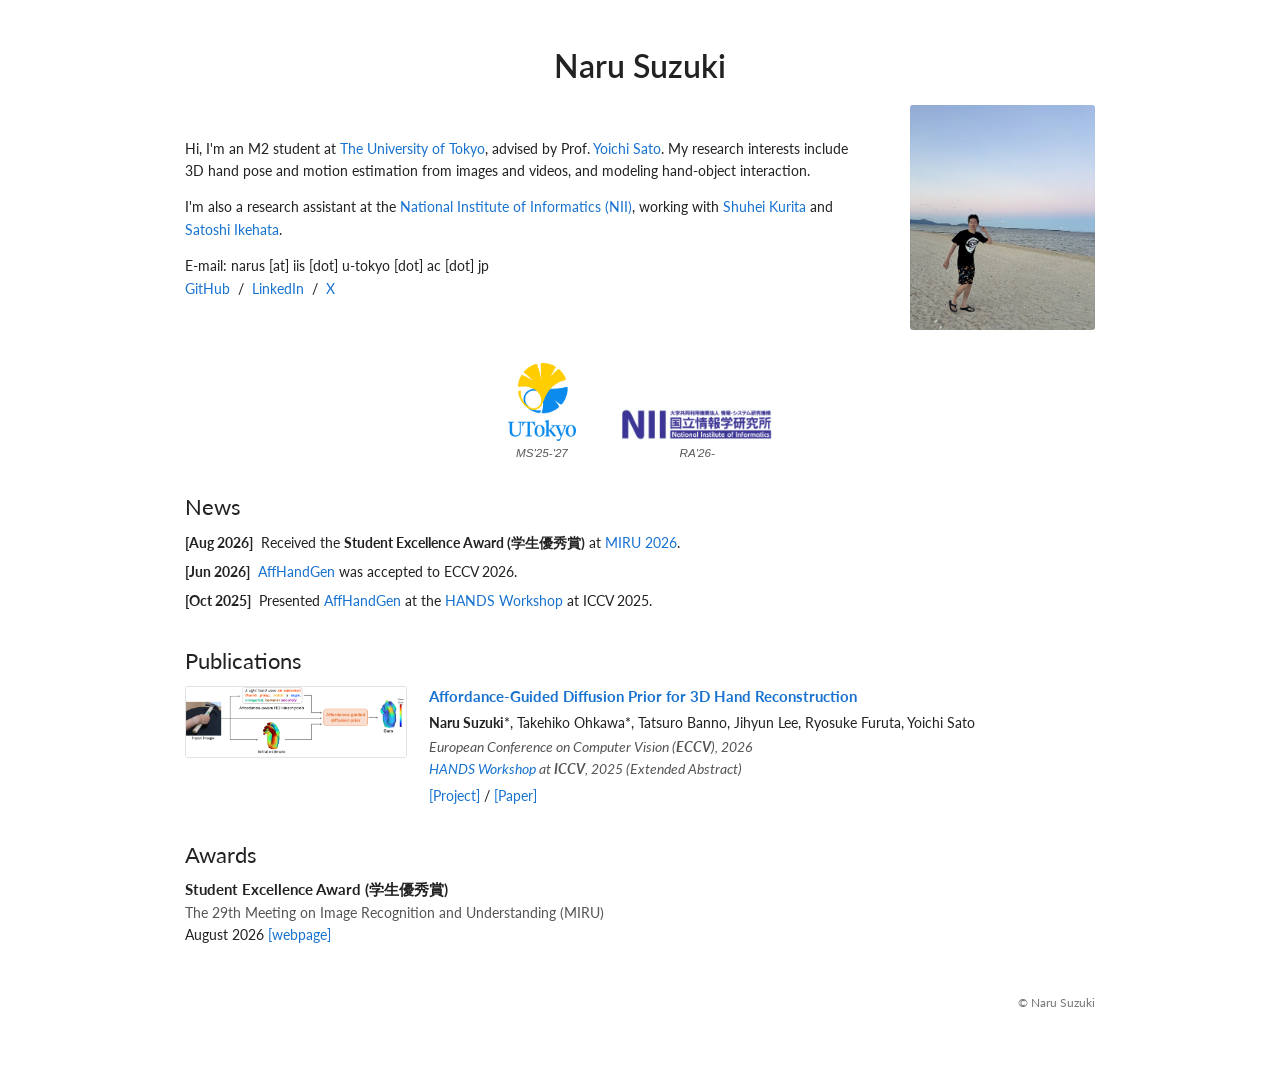
==== index.html @ 16918c18 "Say M2 student in the bio, drop the favicon Co-Authored-By: Claude Opus 5 (1M context) <noreply@anth" ====
<!DOCTYPE html>
<html lang="en">
<head>
    <meta charset="UTF-8">
    <title>Naru Suzuki</title>
    <meta name="viewport" content="width=device-width, initial-scale=1">
    <meta name="author" content="Naru Suzuki">
    <meta name="description" content="Naru Suzuki is a graduate student at the University of Tokyo working on 3D hand pose and motion estimation and hand-object interaction.">
    <meta property="og:title" content="Naru Suzuki">
    <meta property="og:description" content="Graduate student at the University of Tokyo working on 3D hand pose and motion estimation and hand-object interaction.">
    <meta property="og:url" content="https://narusuzuki.github.io/">
    <meta property="og:image" content="https://narusuzuki.github.io/assets/og-image.jpg">
    <meta property="og:type" content="profile">
    <meta name="twitter:card" content="summary_large_image">
    <link rel="preconnect" href="https://fonts.googleapis.com">
    <link rel="preconnect" href="https://fonts.gstatic.com" crossorigin>
    <link rel="stylesheet" href="https://fonts.googleapis.com/css2?family=Lato:ital,wght@0,400;0,700;1,400&display=swap">
    <link rel="stylesheet" type="text/css" href="./stylesheet.css?v=20260808">
    <!-- Tells search engines which "Naru Suzuki" this is, by tying the name to
         an affiliation and to the profiles listed under sameAs. The address is
         left out on purpose so it is not sitting here in plain text. -->
    <script type="application/ld+json">
    {
        "@context": "https://schema.org",
        "@type": "Person",
        "name": "Naru Suzuki",
        "url": "https://narusuzuki.github.io/",
        "image": "https://narusuzuki.github.io/photos/portrait.jpg",
        "jobTitle": "Graduate student",
        "affiliation": [
            { "@type": "CollegeOrUniversity", "name": "The University of Tokyo" },
            { "@type": "ResearchOrganization", "name": "National Institute of Informatics" }
        ],
        "knowsAbout": [
            "3D hand pose estimation",
            "Hand-object interaction",
            "Computer vision"
        ],
        "sameAs": [
            "https://github.com/narusuzuki",
            "https://www.linkedin.com/in/naru-suzuki-866b5234a/",
            "https://x.com/narusuzuki2002"
        ]
    }
    </script>
</head>
<body>
<div class="page">

    <!-- ============================= Profile ============================= -->
    <h1 class="site-name">Naru Suzuki</h1>
    <div class="profile">
        <div class="profile-bio">
            <p>
                Hi, I'm an M2 student at <a href="https://www.u-tokyo.ac.jp/en/">The University of Tokyo</a>,
                advised by Prof. <a href="https://sites.google.com/ut-vision.org/ysato/home">Yoichi Sato</a>.
                My research interests include 3D hand pose and motion estimation from images and videos,
                and modeling hand-object interaction.
            </p>
            <p>
                I'm also a research assistant at the
                <a href="https://www.nii.ac.jp/en/">National Institute of Informatics (NII)</a>,
                working with <a href="https://shuheikurita.github.io/">Shuhei Kurita</a> and
                <a href="https://satoshi-ikehata.github.io/">Satoshi Ikehata</a>.
            </p>
            <p class="profile-links">
                <!-- Address is spelled out rather than a mailto: link to keep
                     scrapers off it. -->
                E-mail: narus [at] iis [dot] u-tokyo [dot] ac [dot] jp<br>
                <!-- Add more links here as they become available, e.g.
                <a href="https://scholar.google.com/citations?user=XXXX">Google Scholar</a> &nbsp;/&nbsp;
                -->
                <a href="https://github.com/narusuzuki">GitHub</a> &nbsp;/&nbsp;
                <a href="https://www.linkedin.com/in/naru-suzuki-866b5234a/">LinkedIn</a> &nbsp;/&nbsp;
                <a href="https://x.com/narusuzuki2002">X</a>
            </p>
        </div>
        <div class="profile-photo">
            <img src="./photos/portrait.jpg" alt="Naru Suzuki">
        </div>
    </div>

    <div class="affiliations">
        <div class="affiliation">
            <img src="./assets/logo-utokyo.png" alt="The University of Tokyo">
            <span class="affiliation-caption">MS'25-'27</span>
        </div>
        <div class="affiliation">
            <img src="./assets/logo-nii.png" alt="National Institute of Informatics">
            <span class="affiliation-caption">RA'26-</span>
        </div>
    </div>

    <!-- ============================== News ============================== -->
    <section id="news">
        <h2 class="section-heading">News</h2>
        <ul class="news-list">
            <li>
                <span class="news-date">[Aug 2026]</span>
                Received the <b>Student Excellence Award (学生優秀賞)</b> at
                <a href="https://miru-committee.github.io/miru2026/en/">MIRU 2026</a>.
            </li>
            <li>
                <span class="news-date">[Jun 2026]</span>
                <a href="./projects/26-affhandgen/">AffHandGen</a> was accepted to ECCV 2026.
            </li>
            <li>
                <span class="news-date">[Oct 2025]</span>
                Presented <a href="./projects/26-affhandgen/">AffHandGen</a> at the
                <a href="https://hands-workshop.org/workshop2025.html">HANDS Workshop</a> at ICCV 2025.
            </li>
        </ul>
    </section>

    <!-- ========================== Publications ========================== -->
    <section id="publications">
        <h2 class="section-heading">Publications</h2>

        <div class="pub-item">
            <div class="pub-thumb">
                <a href="./projects/26-affhandgen/">
                    <img src="./projects/26-affhandgen/figs/teaser.png" alt="AffHandGen teaser">
                </a>
            </div>
            <div class="pub-body">
                <p class="pub-title">
                    <a href="./projects/26-affhandgen/">Affordance-Guided Diffusion Prior for 3D Hand Reconstruction</a>
                </p>
                <p class="pub-authors">
                    <b>Naru Suzuki</b>*, Takehiko Ohkawa*, Tatsuro Banno, Jihyun Lee, Ryosuke Furuta, Yoichi Sato
                </p>
                <p class="pub-venue">
                    European Conference on Computer Vision (<b>ECCV</b>), 2026<br>
                    <a href="https://hands-workshop.org/workshop2025.html">HANDS Workshop</a> at <b>ICCV</b>, 2025 (Extended Abstract)
                </p>
                <p class="pub-links">
                    <a href="./projects/26-affhandgen/">[Project]</a> /
                    <a href="https://arxiv.org/abs/2510.00506">[Paper]</a>
                </p>
            </div>
        </div>

    </section>

    <!-- ======================== Honors &amp; Awards ======================== -->
    <section id="awards">
        <h2 class="section-heading">Awards</h2>

        <div class="award-entry">
            <h3 class="award-name">Student Excellence Award (学生優秀賞)</h3>
            <p class="award-venue">The 29th Meeting on Image Recognition and Understanding (MIRU)</p>
            <p class="award-date">
                August 2026
                <a href="https://miru-committee.github.io/miru2026/en/">[webpage]</a>
            </p>
        </div>
    </section>

    <div class="site-footer">© Naru Suzuki</div>

</div>
<script data-goatcounter="https://narudesuyo.goatcounter.com/count"
        async src="//gc.zgo.at/count.js"></script>
</body>
</html>
---- stylesheet.css ----
/* ---------------------------------------------------------------
   Base
   --------------------------------------------------------------- */
body {
    font-family: 'Lato', Verdana, Helvetica, "Hiragino Sans", "Noto Sans JP", "Yu Gothic", sans-serif;
    font-size: 14px;
    color: #222;
    background: #fff;
    -webkit-font-smoothing: antialiased;
}

a {
    color: #1772d0;
    text-decoration: none;
}

a:hover,
a:focus {
    color: #f09228;
    text-decoration: none;
}

/* Home page wrapper. Project pages keep using Bootstrap's .container. */
.page {
    width: 100%;
    max-width: 950px;
    margin: 0 auto;
    padding: 0 20px 60px;
    box-sizing: border-box;
}

/* ---------------------------------------------------------------
   Headings
   --------------------------------------------------------------- */
.site-name {
    font-size: 32px;
    font-weight: 600;
    text-align: center;
    margin: 46px 0 4px;
}

.section-heading {
    font-size: 22px;
    font-weight: 400;
    margin: 0 0 12px;
}

section {
    margin-top: 34px;
}

p {
    line-height: 1.6;
}

/* ---------------------------------------------------------------
   Profile header
   --------------------------------------------------------------- */
.profile {
    display: flex;
    align-items: center;
    gap: 40px;
    margin-top: 20px;
}

.profile-bio {
    flex: 1 1 auto;
    min-width: 0;
}

/* Sized for a portrait-orientation photo: narrow enough that its height
   stays close to the bio column beside it. */
.profile-photo {
    flex: 0 0 185px;
    max-width: 185px;
}

.profile-photo img {
    width: 100%;
    height: auto;
    border-radius: 3px;
}

.profile-links {
    margin-top: 14px;
}

/* ---------------------------------------------------------------
   Affiliation logos
   --------------------------------------------------------------- */
.affiliations {
    display: flex;
    flex-wrap: wrap;
    align-items: flex-end;
    justify-content: center;
    gap: 12px 46px;
    margin-top: 30px;
}

.affiliation {
    display: flex;
    flex-direction: column;
    align-items: center;
}

.affiliation img {
    width: auto;
    max-width: 150px;
    max-height: 78px;
    object-fit: contain;
}

.affiliation-caption {
    display: block;
    font: italic smaller sans-serif;
    color: #555;
    padding-top: 5px;
    text-align: center;
}

/* ---------------------------------------------------------------
   News
   --------------------------------------------------------------- */
.news-list {
    margin: 0;
    padding: 0;
    list-style: none;
}

.news-list li {
    margin: 0 0 7px;
    line-height: 1.6;
}

.news-date {
    font-weight: 700;
    margin-right: 4px;
}

/* ---------------------------------------------------------------
   Publications
   --------------------------------------------------------------- */
.pub-item {
    display: flex;
    align-items: flex-start;
    gap: 24px;
    margin: 0 0 26px;
}

.pub-thumb {
    flex: 0 0 220px;
    max-width: 220px;
}

.pub-thumb img {
    width: 100%;
    height: auto;
    border: 1px solid #e3e3e3;
    border-radius: 3px;
}

.pub-body {
    flex: 1 1 auto;
    min-width: 0;
}

.pub-title {
    font-size: 15px;
    font-weight: 700;
    line-height: 1.45;
    margin: 0 0 4px;
}

.pub-authors,
.pub-venue {
    line-height: 1.55;
    margin: 0 0 3px;
}

.pub-venue {
    font-style: italic;
    color: #555;
}

.pub-links {
    margin: 5px 0 0;
}

/* Award highlight inside a venue line */
.award {
    color: #d00;
    font-weight: 700;
    font-style: normal;
}

/* ---------------------------------------------------------------
   Honors & Awards
   --------------------------------------------------------------- */
.award-entry {
    margin: 0 0 20px;
}

.award-name {
    font-size: 15px;
    font-weight: 700;
    margin: 0 0 2px;
}

.award-venue,
.award-date {
    margin: 0;
    line-height: 1.55;
}

.award-venue {
    color: #555;
}

/* ---------------------------------------------------------------
   Footer
   --------------------------------------------------------------- */
.site-footer {
    margin-top: 50px;
    text-align: right;
    font-size: 12px;
    color: #777;
}

/* ---------------------------------------------------------------
   Project pages (Bootstrap-based)
   --------------------------------------------------------------- */
.project-section {
    margin-top: 26px;
}

.project-figure {
    display: block;
    width: 100%;
    max-width: 100%;
    height: auto;
    margin: 0 auto;
}

/* Project pages set their own heading sizes on top of Bootstrap. */
.container h1 {
    font-size: 30px;
    font-weight: 600;
    line-height: 1.35;
    margin: 24px 0 8px;
}

.container h3 {
    font-size: 21px;
    font-weight: 600;
    margin: 0 0 12px;
    padding-bottom: 6px;
    border-bottom: 1px solid #e3e3e3;
}

.container h4 {
    font-size: 17px;
    font-weight: 400;
    line-height: 1.6;
    margin: 6px 0;
}

.container h4 sup {
    font-size: 11px;
}

/* ---------------------------------------------------------------
   Mobile
   --------------------------------------------------------------- */
@media (max-width: 767px) {
    body {
        font-size: 16px;
    }

    .site-name {
        font-size: clamp(28px, 8vw, 32px);
    }

    .section-heading {
        font-size: clamp(21px, 6vw, 22px);
    }

    /* Name, then photo, then bio — keeps the photo above a long text block. */
    .profile {
        display: block;
        margin-top: 28px;
    }

    .profile-photo {
        max-width: 260px;
        margin: 0 auto 18px;
    }

    .pub-item {
        display: block;
    }

    .pub-thumb {
        max-width: 100%;
        margin-bottom: 12px;
    }

    .container h1 {
        font-size: 25px;
    }
}
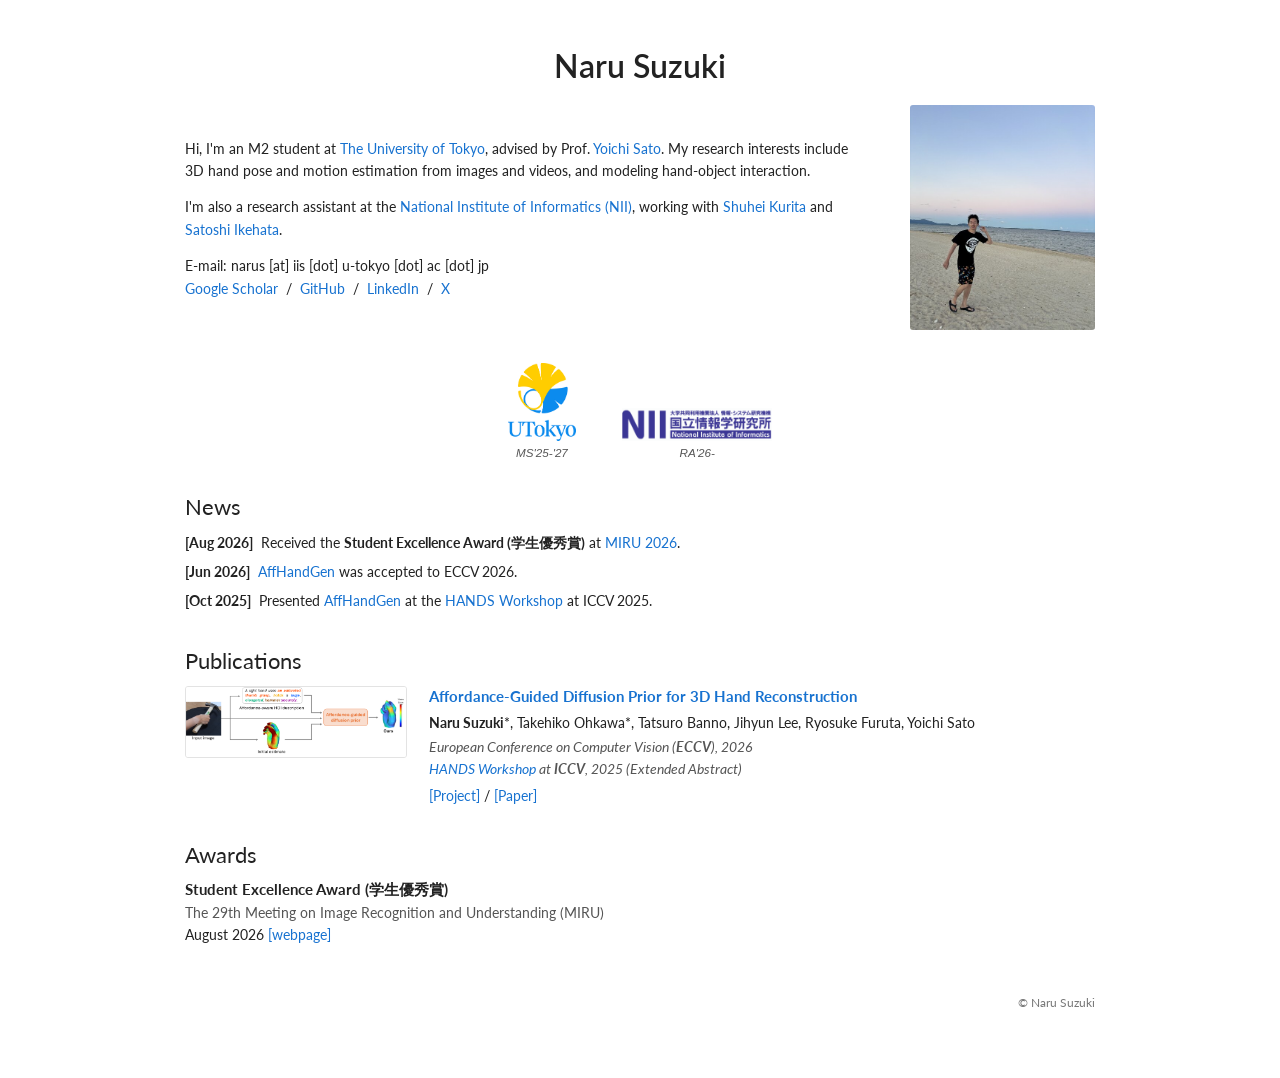
==== commit 928f0a4e: "Add Google Scholar to the links and to sameAs Listing the Scholar profile in sameAs matters more tha" ====
--- a/index.html
+++ b/index.html
@@ -37,6 +37,7 @@
             "Computer vision"
         ],
         "sameAs": [
+            "https://scholar.google.com/citations?user=BPhEDN4AAAAJ",
             "https://github.com/narusuzuki",
             "https://www.linkedin.com/in/naru-suzuki-866b5234a/",
             "https://x.com/narusuzuki2002"
@@ -67,9 +68,7 @@
                 <!-- Address is spelled out rather than a mailto: link to keep
                      scrapers off it. -->
                 E-mail: narus [at] iis [dot] u-tokyo [dot] ac [dot] jp<br>
-                <!-- Add more links here as they become available, e.g.
-                <a href="https://scholar.google.com/citations?user=XXXX">Google Scholar</a> &nbsp;/&nbsp;
-                -->
+                <a href="https://scholar.google.com/citations?user=BPhEDN4AAAAJ&amp;hl=en">Google Scholar</a> &nbsp;/&nbsp;
                 <a href="https://github.com/narusuzuki">GitHub</a> &nbsp;/&nbsp;
                 <a href="https://www.linkedin.com/in/naru-suzuki-866b5234a/">LinkedIn</a> &nbsp;/&nbsp;
                 <a href="https://x.com/narusuzuki2002">X</a>
@@ -159,6 +158,12 @@
     <div class="site-footer">© Naru Suzuki</div>
 
 </div>
+<script>
+    // Opening any page with ?skipgc appended stops this browser from being
+    // counted from then on — the same thing GoatCounter's own instructions
+    // ask you to type into the console, reachable on phones too.
+    if (location.search.indexOf('skipgc') !== -1) localStorage.setItem('skipgc', 't');
+</script>
 <script data-goatcounter="https://narudesuyo.goatcounter.com/count"
         async src="//gc.zgo.at/count.js"></script>
 </body>
--- a/stylesheet.css
+++ b/stylesheet.css
@@ -284,15 +284,21 @@
         font-size: clamp(21px, 6vw, 22px);
     }
 
-    /* Name, then photo, then bio — keeps the photo above a long text block. */
+    /* Stack vertically, and pull the photo above the text with order so the
+       markup can keep the bio first (which is the desktop reading order). */
     .profile {
-        display: block;
+        flex-direction: column;
+        align-items: stretch;
+        gap: 0;
         margin-top: 28px;
     }
 
     .profile-photo {
+        order: -1;
+        flex: 0 0 auto;
+        align-self: center;
         max-width: 260px;
-        margin: 0 auto 18px;
+        margin: 0 auto 20px;
     }
 
     .pub-item {
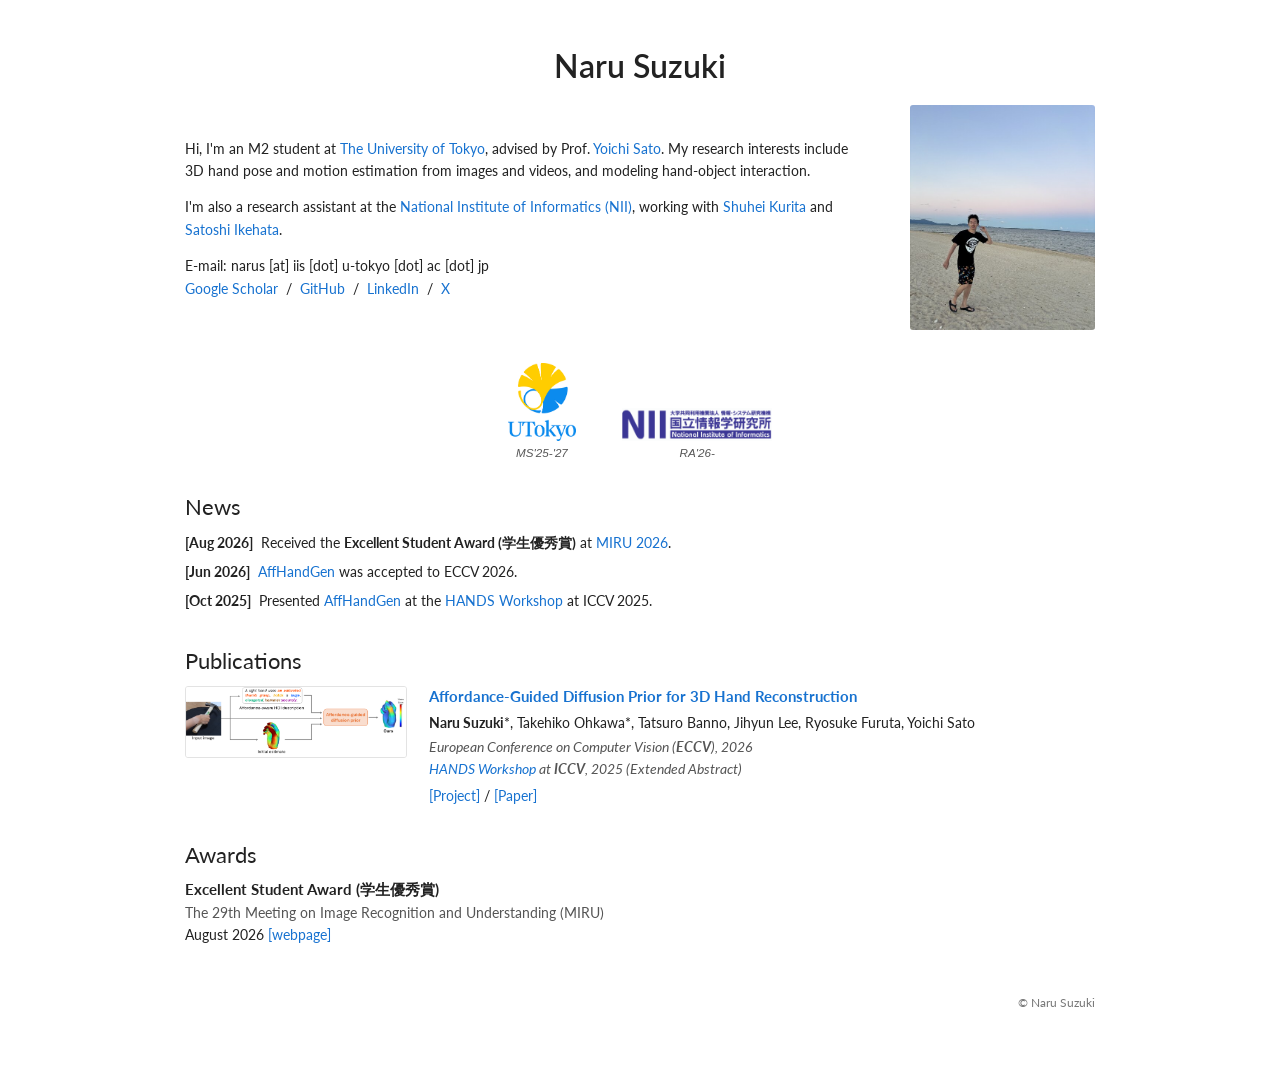
==== commit b8a65dcb: "Correct the MIRU award name and link to the citation MIRU publishes no official English name for its" ====
--- a/index.html
+++ b/index.html
@@ -96,7 +96,7 @@
         <ul class="news-list">
             <li>
                 <span class="news-date">[Aug 2026]</span>
-                Received the <b>Student Excellence Award (学生優秀賞)</b> at
+                Received the <b>Excellent Student Award (学生優秀賞)</b> at
                 <a href="https://miru-committee.github.io/miru2026/en/">MIRU 2026</a>.
             </li>
             <li>
@@ -146,11 +146,11 @@
         <h2 class="section-heading">Awards</h2>
 
         <div class="award-entry">
-            <h3 class="award-name">Student Excellence Award (学生優秀賞)</h3>
+            <h3 class="award-name">Excellent Student Award (学生優秀賞)</h3>
             <p class="award-venue">The 29th Meeting on Image Recognition and Understanding (MIRU)</p>
             <p class="award-date">
                 August 2026
-                <a href="https://miru-committee.github.io/miru2026/en/">[webpage]</a>
+                <a href="https://miru-committee.github.io/miru2026/author/award/">[webpage]</a>
             </p>
         </div>
     </section>
@@ -164,7 +164,7 @@
     // ask you to type into the console, reachable on phones too.
     if (location.search.indexOf('skipgc') !== -1) localStorage.setItem('skipgc', 't');
 </script>
-<script data-goatcounter="https://narudesuyo.goatcounter.com/count"
+<script data-goatcounter="https://narusuzuki.goatcounter.com/count"
         async src="//gc.zgo.at/count.js"></script>
 </body>
 </html>
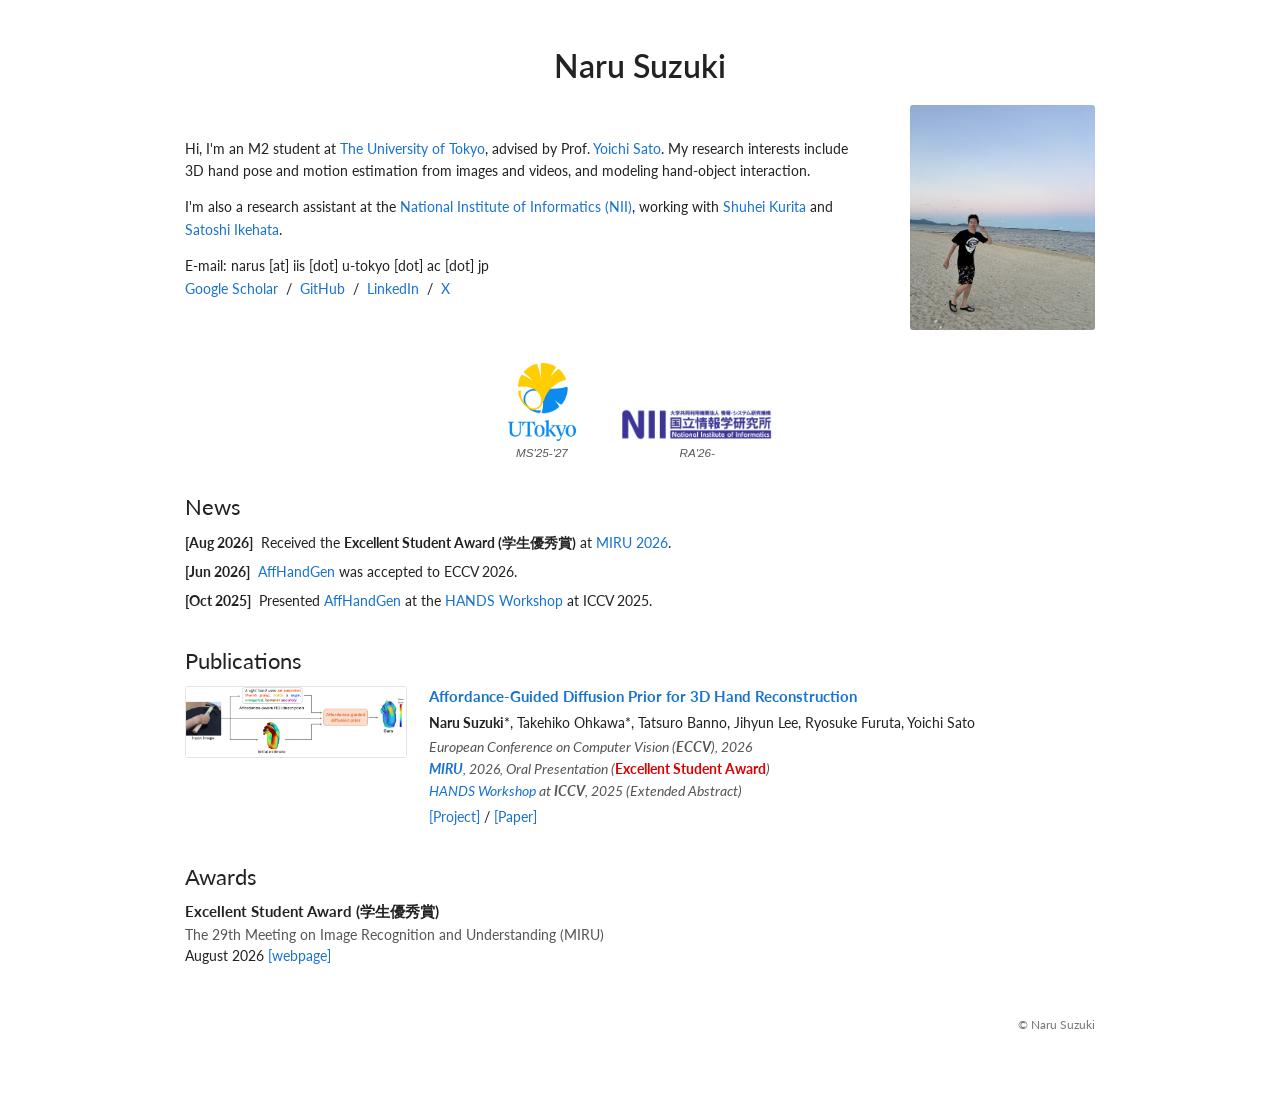
==== commit fc5e52e9: "List MIRU 2026 among the paper's venues, with the award in red The paper was presented at MIRU as an" ====
--- a/index.html
+++ b/index.html
@@ -130,6 +130,8 @@
                 </p>
                 <p class="pub-venue">
                     European Conference on Computer Vision (<b>ECCV</b>), 2026<br>
+                    <a href="https://miru-committee.github.io/miru2026/author/award/"><b>MIRU</b></a>, 2026, Oral Presentation
+                    (<span class="award">Excellent Student Award</span>)<br>
                     <a href="https://hands-workshop.org/workshop2025.html">HANDS Workshop</a> at <b>ICCV</b>, 2025 (Extended Abstract)
                 </p>
                 <p class="pub-links">
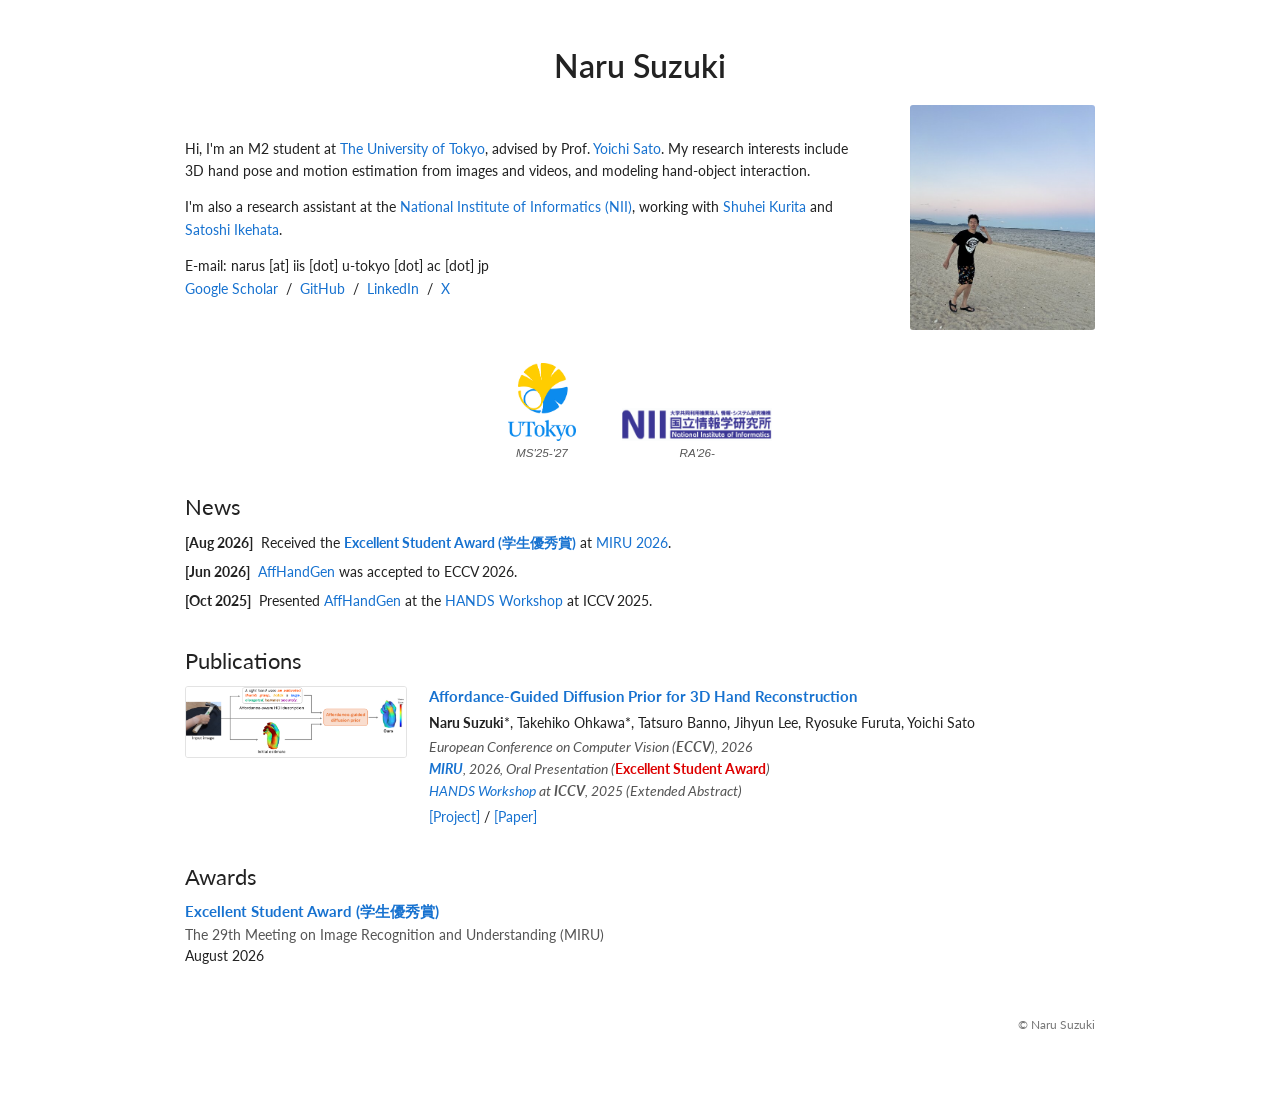
==== commit 31ad688d: "Link the award name itself, in News and in Awards The citation was only reachable from Publications " ====
--- a/index.html
+++ b/index.html
@@ -15,7 +15,7 @@
     <link rel="preconnect" href="https://fonts.googleapis.com">
     <link rel="preconnect" href="https://fonts.gstatic.com" crossorigin>
     <link rel="stylesheet" href="https://fonts.googleapis.com/css2?family=Lato:ital,wght@0,400;0,700;1,400&display=swap">
-    <link rel="stylesheet" type="text/css" href="./stylesheet.css?v=20260808">
+    <link rel="stylesheet" type="text/css" href="./stylesheet.css?v=20260820">
     <!-- Tells search engines which "Naru Suzuki" this is, by tying the name to
          an affiliation and to the profiles listed under sameAs. The address is
          left out on purpose so it is not sitting here in plain text. -->
@@ -96,7 +96,7 @@
         <ul class="news-list">
             <li>
                 <span class="news-date">[Aug 2026]</span>
-                Received the <b>Excellent Student Award (学生優秀賞)</b> at
+                Received the <a href="https://miru-committee.github.io/miru2026/author/award/"><b>Excellent Student Award (学生優秀賞)</b></a> at
                 <a href="https://miru-committee.github.io/miru2026/en/">MIRU 2026</a>.
             </li>
             <li>
@@ -130,8 +130,8 @@
                 </p>
                 <p class="pub-venue">
                     European Conference on Computer Vision (<b>ECCV</b>), 2026<br>
-                    <a href="https://miru-committee.github.io/miru2026/author/award/"><b>MIRU</b></a>, 2026, Oral Presentation
-                    (<span class="award">Excellent Student Award</span>)<br>
+                    <a href="https://miru-committee.github.io/miru2026/en/"><b>MIRU</b></a>, 2026, Oral Presentation
+                    (<a href="https://miru-committee.github.io/miru2026/author/award/" class="award">Excellent Student Award</a>)<br>
                     <a href="https://hands-workshop.org/workshop2025.html">HANDS Workshop</a> at <b>ICCV</b>, 2025 (Extended Abstract)
                 </p>
                 <p class="pub-links">
@@ -148,12 +148,9 @@
         <h2 class="section-heading">Awards</h2>
 
         <div class="award-entry">
-            <h3 class="award-name">Excellent Student Award (学生優秀賞)</h3>
+            <h3 class="award-name"><a href="https://miru-committee.github.io/miru2026/author/award/">Excellent Student Award (学生優秀賞)</a></h3>
             <p class="award-venue">The 29th Meeting on Image Recognition and Understanding (MIRU)</p>
-            <p class="award-date">
-                August 2026
-                <a href="https://miru-committee.github.io/miru2026/author/award/">[webpage]</a>
-            </p>
+            <p class="award-date">August 2026</p>
         </div>
     </section>
 
--- a/stylesheet.css
+++ b/stylesheet.css
@@ -186,11 +186,18 @@
     margin: 5px 0 0;
 }
 
-/* Award highlight inside a venue line */
-.award {
+/* Award name inside a venue line. Also used as a link, so it has to beat
+   the generic `a` colour in both states. */
+.award,
+a.award {
     color: #d00;
     font-weight: 700;
     font-style: normal;
+}
+
+a.award:hover,
+a.award:focus {
+    color: #f09228;
 }
 
 /* ---------------------------------------------------------------
